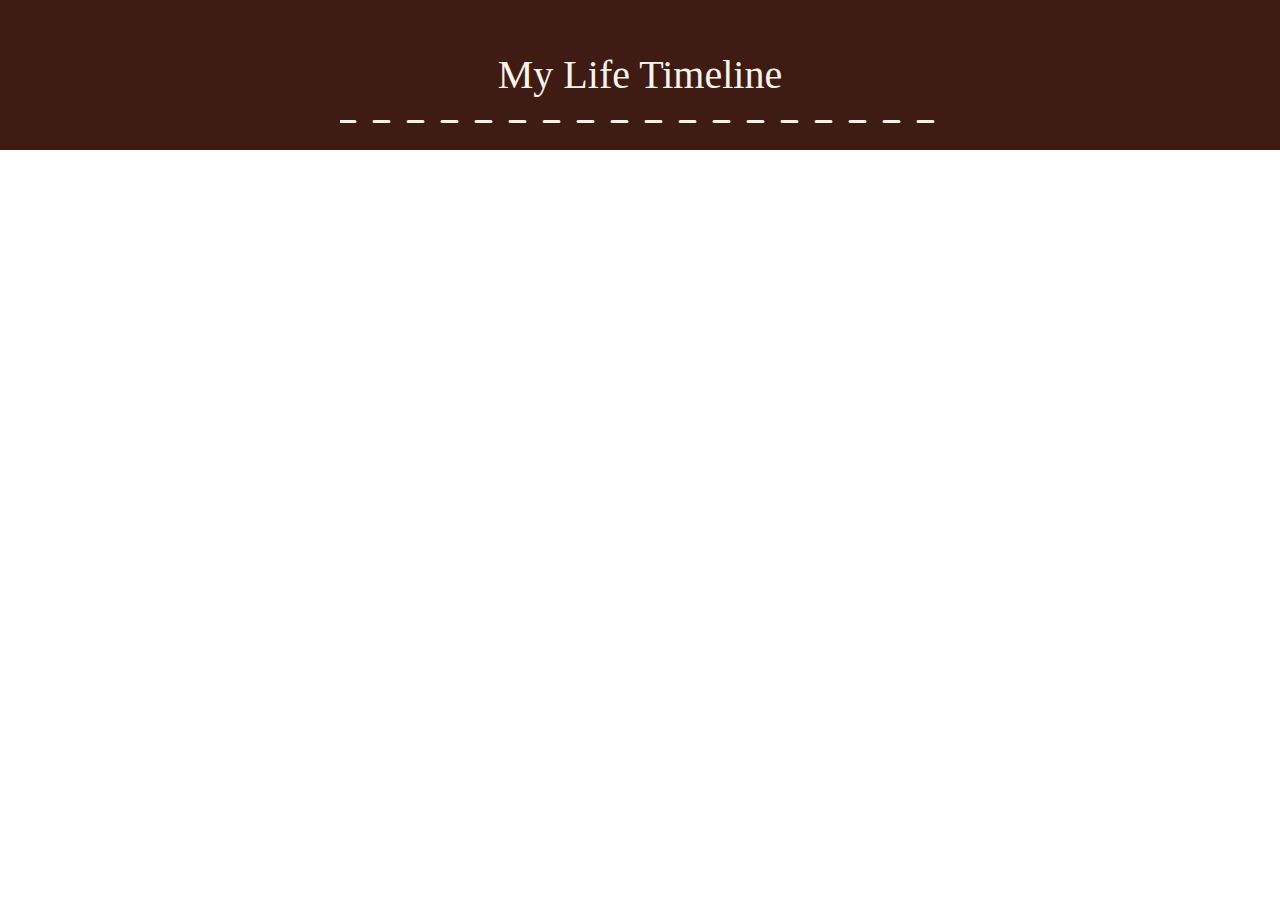
==== index.html @ 72166fb8 "Add files via upload" ====
<html>
  <head>
    <!-- JQuery Load -->
    <script
      src="https://code.jquery.com/jquery-3.7.1.js"
      integrity="sha256-eKhayi8LEQwp4NKxN+CfCh+3qOVUtJn3QNZ0TciWLP4="
      crossorigin="anonymous"
    ></script>

    <!-- highchart load -->
    <script src="https://code.highcharts.com/highcharts.js"></script>
    <script src="https://code.highcharts.com/highcharts-more.js"></script>
    <script src="https://code.highcharts.com/modules/series-label.js"></script>
    <script src="https://code.highcharts.com/modules/exporting.js"></script>
    <script src="https://code.highcharts.com/modules/export-data.js"></script>
    <script src="https://code.highcharts.com/modules/accessibility.js"></script>
    <!-- CSS Load -->
    <link rel="stylesheet" href="css/reset.css" />
    <link rel="stylesheet" href="css/style.css" />

    <!-- my script load -->
    <script src="js/script.js"></script>
  </head>
  <body>
    <div class="TitleContainer">My Life Timeline</div>
    <svg
      width="600"
      height="3"
      style="
        position: absolute;
        top: 120px;
        left: 50%;
        transform: translateX(-50%);
      "
    >
      <line
        x1="0"
        y1="1.5"
        x2="600"
        y2="1.5"
        stroke="#faf3e9"
        stroke-width="3"
        stroke-dasharray="15, 19"
        stroke-linecap="round"
      />
    </svg>
    <!-- <div class="line"></div> -->
  </body>
</html>
---- css/style.css ----
.TitleContainer {
  width: 100%;
  height: 150px;
  background-color: #3f1c13;
  color: #faf3e9;
  font-size: 40px;
  display: flex;
  justify-content: center; /* 가로 중앙 정렬 */
  align-items: center;
}
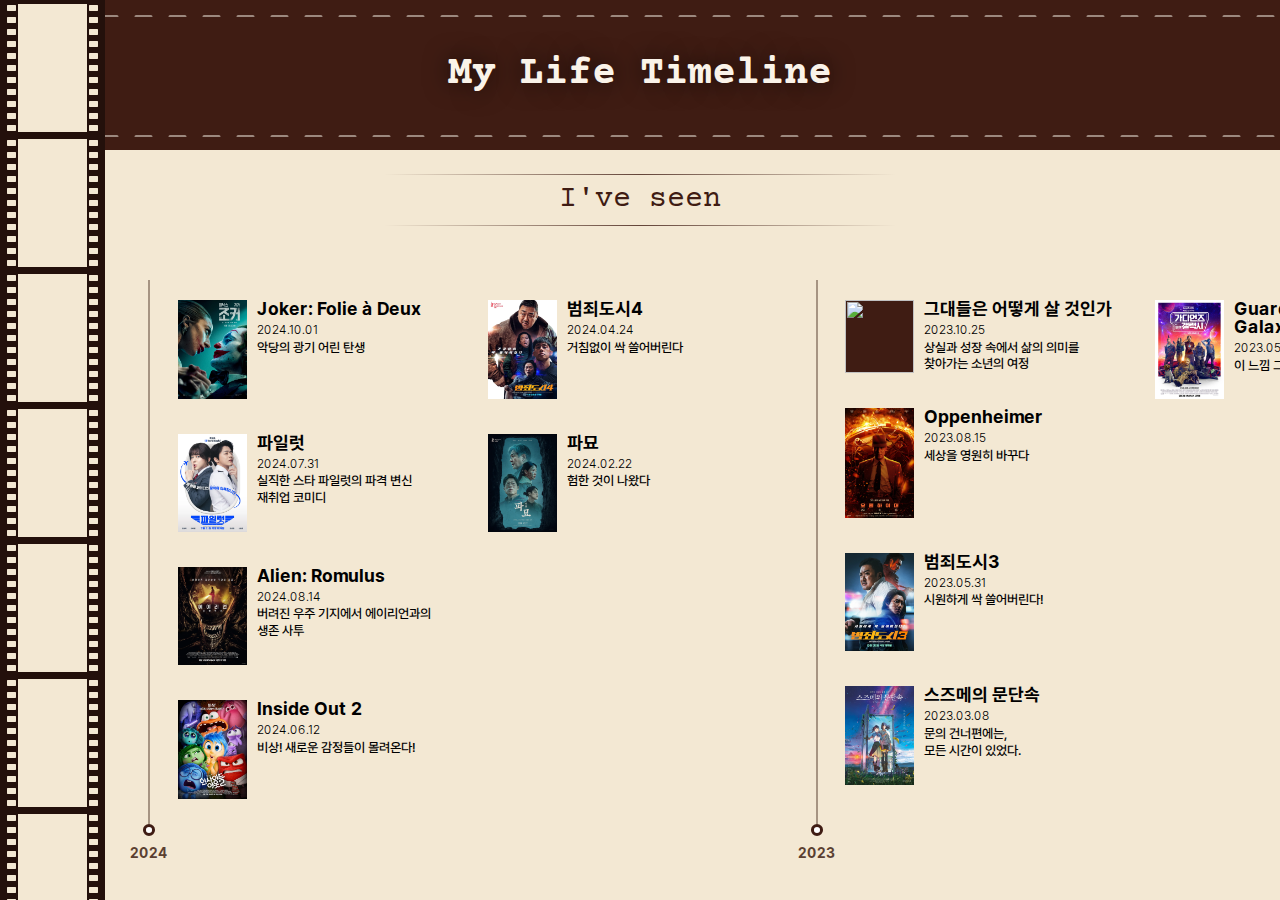
==== commit 2c9df2df: "Add files via upload" ====
--- a/index.html
+++ b/index.html
@@ -20,30 +20,634 @@
 
     <!-- my script load -->
     <script src="js/script.js"></script>
+
+    <!-- font -->
+    <link rel="preconnect" href="https://fonts.googleapis.com" />
+    <link rel="preconnect" href="https://fonts.gstatic.com" crossorigin />
+    <link
+      href="https://fonts.googleapis.com/css2?family=Courier+Prime:ital,wght@0,400;0,700;1,400;1,700&display=swap"
+      rel="stylesheet"
+    />
   </head>
   <body>
-    <div class="TitleContainer">My Life Timeline</div>
-    <svg
-      width="600"
-      height="3"
-      style="
-        position: absolute;
-        top: 120px;
-        left: 50%;
-        transform: translateX(-50%);
-      "
-    >
-      <line
-        x1="0"
-        y1="1.5"
-        x2="600"
-        y2="1.5"
-        stroke="#faf3e9"
-        stroke-width="3"
-        stroke-dasharray="15, 19"
-        stroke-linecap="round"
-      />
-    </svg>
-    <!-- <div class="line"></div> -->
+    <div class="filmimage">
+      <img src="film.png" />
+    </div>
+    <div class="TitleArea">
+      <svg
+        width="100%"
+        height="2"
+        style="position: absolute; top: 15px; left: 0; /* 왼쪽 끝에서 시작 */"
+      >
+        <!-- 라인 정의 -->
+        <line
+          x1="0"
+          y1="1.5"
+          x2="100%"
+          y2="1.5"
+          stroke="#faf3e9"
+          stroke-width="3"
+          stroke-dasharray="15, 19"
+          stroke-linecap="round"
+          stroke-opacity="0.5"
+        />
+      </svg>
+
+      <div class="TitleContainer">My Life Timeline</div>
+      <svg
+        width="100%"
+        height="2"
+        style="position: absolute; top: 135px; left: 0; /* 왼쪽 끝에서 시작 */"
+      >
+        <!-- 라인 정의 -->
+        <line
+          x1="0"
+          y1="1.5"
+          x2="100%"
+          y2="1.5"
+          stroke="#faf3e9"
+          stroke-width="3"
+          stroke-dasharray="15, 19"
+          stroke-linecap="round"
+          stroke-opacity="0.5"
+        />
+      </svg>
+
+      <!-- <div class="line"></div> -->
+    </div>
+
+    <div class="SubTitleArea">
+      <div class="subtitleline"></div>
+      <div class="SubTitle">I've seen</div>
+      <div class="subtitleline"></div>
+    </div>
+
+    <div class="contentsContainer">
+      <!--2024-->
+      <div class="timeline-container">
+        <div class="timeline-line"></div>
+        <div class="timeline-circle"></div>
+        <div class="timeline-year">2024</div>
+      </div>
+      <div class="MovieContainer">
+        <div
+          class="EachContainer"
+          onclick="window.location.href='jokermoviedetail.html';"
+        >
+          <div class="image">
+            <img src="joker.jpg" />
+          </div>
+          <div class="movieinfo">
+            <div class="movietitle">Joker: Folie à Deux</div>
+            <div class="moviedate">2024.10.01</div>
+            <div class="aboutmovie">악당의 광기 어린 탄생</div>
+          </div>
+        </div>
+        <div
+          class="EachContainer"
+          onclick="window.location.href='pilotmoviedetail.html';"
+        >
+          <div class="image">
+            <img src="pilotposter.png" />
+          </div>
+          <div class="movieinfo">
+            <div class="movietitle">파일럿</div>
+            <div class="moviedate">2024.07.31</div>
+            <div class="aboutmovie">
+              실직한 스타 파일럿의 파격 변신 <br />재취업 코미디
+            </div>
+          </div>
+        </div>
+        <div
+          class="EachContainer"
+          onclick="window.location.href='alienmoviedetail.html';"
+        >
+          <div class="image">
+            <img src="alienposter.png" />
+          </div>
+          <div class="movieinfo">
+            <div class="movietitle">Alien: Romulus</div>
+            <div class="moviedate">2024.08.14</div>
+            <div class="aboutmovie">
+              버려진 우주 기지에서 에이리언과의 생존 사투
+            </div>
+          </div>
+        </div>
+        <div
+          class="EachContainer"
+          onclick="window.location.href='Insideout02moviedetail.html';"
+        >
+          <div class="image">
+            <img src="insideout2poster.png" />
+          </div>
+          <div class="movieinfo">
+            <div class="movietitle">Inside Out 2</div>
+            <div class="moviedate">2024.06.12</div>
+            <div class="aboutmovie">비상! 새로운 감정들이 몰려온다!</div>
+          </div>
+        </div>
+      </div>
+      <div class="MovieContainer">
+        <div
+          class="EachContainer"
+          onclick="window.location.href='THEROUNDUP04moviedetail.html';"
+        >
+          <div class="image">
+            <img src="THE ROUNDUP04poster.png" />
+          </div>
+          <div class="movieinfo">
+            <div class="movietitle">범죄도시4</div>
+            <div class="moviedate">2024.04.24</div>
+            <div class="aboutmovie">거침없이 싹 쓸어버린다</div>
+          </div>
+        </div>
+        <div
+          class="EachContainer"
+          onclick="window.location.href='Exhumamoviedetail.html';"
+        >
+          <div class="image">
+            <img src="Exhumaposter.png" />
+          </div>
+          <div class="movieinfo">
+            <div class="movietitle">파묘</div>
+            <div class="moviedate">2024.02.22</div>
+            <div class="aboutmovie">험한 것이 나왔다</div>
+          </div>
+        </div>
+      </div>
+      <!--2023-->
+      <div class="timeline-container">
+        <div class="timeline-line"></div>
+        <div class="timeline-circle"></div>
+        <div class="timeline-year">2023</div>
+      </div>
+      <div class="MovieContainer">
+        <div
+          class="EachContainer"
+          onclick="window.location.href='TheBoyandtheHeronmoviedetail.html';"
+        >
+          <div class="image">
+            <img src="TheBoyandtheHeronposter.png" />
+          </div>
+          <div class="movieinfo">
+            <div class="movietitle" style="width: 190px">
+              그대들은 어떻게 살 것인가
+            </div>
+            <div class="moviedate">2023.10.25</div>
+            <div class="aboutmovie">
+              상실과 성장 속에서 삶의 의미를<br />찾아가는 소년의 여정
+            </div>
+          </div>
+        </div>
+        <div
+          class="EachContainer"
+          onclick="window.location.href='Oppenheimermoviedetail.html';"
+        >
+          <div class="image">
+            <img src="Oppenheimerposter.png" />
+          </div>
+          <div class="movieinfo">
+            <div class="movietitle">Oppenheimer</div>
+            <div class="moviedate">2023.08.15</div>
+            <div class="aboutmovie">세상을 영원히 바꾸다</div>
+          </div>
+        </div>
+        <div
+          class="EachContainer"
+          onclick="window.location.href='THEROUNDUP03moviedetail.html';"
+        >
+          <div class="image">
+            <img src="THEROUNDUP03poster.png" />
+          </div>
+          <div class="movieinfo">
+            <div class="movietitle">범죄도시3</div>
+            <div class="moviedate">2023.05.31</div>
+            <div class="aboutmovie">시원하게 싹 쓸어버린다!</div>
+          </div>
+        </div>
+        <div
+          class="EachContainer"
+          onclick="window.location.href='Suzumemoviedetail.html';"
+        >
+          <div class="image">
+            <img src="Suzumeposter.png" />
+          </div>
+          <div class="movieinfo">
+            <div class="movietitle">스즈메의 문단속</div>
+            <div class="moviedate">2023.03.08</div>
+            <div class="aboutmovie">
+              문의 건너편에는,<br />모든 시간이 있었다.
+            </div>
+          </div>
+        </div>
+      </div>
+      <div class="MovieContainer">
+        <div
+          class="EachContainer"
+          onclick="window.location.href='GuardiansoftheGalaxyVol3moviedetail.html';"
+        >
+          <div class="image">
+            <img src="GuardiansoftheGalaxyVol3poster.png" />
+          </div>
+          <div class="movieinfo">
+            <div class="movietitle">Guardians of the Galaxy Vol. 3</div>
+            <div class="moviedate">2023.05.03</div>
+            <div class="aboutmovie">이 느낌 그대로, 다시 한번 볼륨 업!</div>
+          </div>
+        </div>
+      </div>
+      <!--2022-->
+      <div class="timeline-container">
+        <div class="timeline-line"></div>
+        <div class="timeline-circle"></div>
+        <div class="timeline-year">2022</div>
+      </div>
+      <div class="MovieContainer">
+        <div class="EachContainer">
+          <div class="image">
+            <img src="Hansanposter.png" />
+          </div>
+          <div class="movieinfo">
+            <div class="movietitle">한산: 용의 출현</div>
+            <div class="moviedate">2022.07.27</div>
+            <div class="aboutmovie">운명을 바꿀 압도적 승리</div>
+          </div>
+        </div>
+
+        <div class="EachContainer">
+          <div class="image">
+            <img src="Avatar02poster.png" />
+          </div>
+          <div class="movieinfo">
+            <div class="movietitle">Avatar<br />: The Way of Water</div>
+            <div class="moviedate">2022.12.14</div>
+            <div class="aboutmovie">
+              판도라의 바다,<br />새로운 세계가 펼쳐진다.
+            </div>
+          </div>
+        </div>
+        <div class="EachContainer">
+          <div class="image">
+            <img src="Nopeposter.png" />
+          </div>
+          <div class="movieinfo">
+            <div class="movietitle">Nope</div>
+            <div class="moviedate">2022.08.17</div>
+            <div class="aboutmovie">그것은 우리 위에 있다.</div>
+          </div>
+        </div>
+        <div class="EachContainer">
+          <div class="image">
+            <img src="TopGunposter.png" />
+          </div>
+          <div class="movieinfo">
+            <div class="movietitle">Top Gun: Maverick</div>
+            <div class="moviedate">2022.06.22</div>
+            <div class="aboutmovie">전설의 파일럿, 한계를 넘는 비행</div>
+          </div>
+        </div>
+      </div>
+      <!--2021-->
+      <div class="timeline-container">
+        <div class="timeline-line"></div>
+        <div class="timeline-circle"></div>
+        <div class="timeline-year">2021</div>
+      </div>
+      <div class="MovieContainer">
+        <div class="EachContainer">
+          <div class="image">
+            <img src="Eternalsposter.png" />
+          </div>
+          <div class="movieinfo">
+            <div class="movietitle">Eternals</div>
+            <div class="moviedate">2021.11.03</div>
+            <div class="aboutmovie">태초에 그들이 있었다</div>
+          </div>
+        </div>
+
+        <div class="EachContainer">
+          <div class="image">
+            <img src="SpiderMan03poster.png" />
+          </div>
+          <div class="movieinfo">
+            <div class="movietitle">Spider-Man<br />: No Way Home</div>
+            <div class="moviedate">2021.12.15</div>
+            <div class="aboutmovie">
+              멀티버스가 열리며<br />스파이더맨의 운명이 흔들린다.
+            </div>
+          </div>
+        </div>
+      </div>
+      <!--2020-->
+      <div class="timeline-container">
+        <div class="timeline-line"></div>
+        <div class="timeline-circle"></div>
+        <div class="timeline-year">2020</div>
+      </div>
+      <div class="MovieContainer">
+        <div class="EachContainer">
+          <div class="image">
+            <img src="BirdsofPreyposter.png" />
+          </div>
+          <div class="movieinfo">
+            <div class="movietitle">Birds of Prey</div>
+            <div class="moviedate">2020.02.05</div>
+            <div class="aboutmovie">할리 퀸의 황홀한 해방</div>
+          </div>
+        </div>
+      </div>
+      <!--2019-->
+      <div class="timeline-container">
+        <div class="timeline-line"></div>
+        <div class="timeline-circle"></div>
+        <div class="timeline-year">2019</div>
+      </div>
+      <div class="MovieContainer">
+        <div class="EachContainer">
+          <div class="image">
+            <img src="TheKing'sLettersposter.png" />
+          </div>
+          <div class="movieinfo">
+            <div class="movietitle">나랏말싸미</div>
+            <div class="moviedate">2019.07.24</div>
+            <div class="aboutmovie">한글 창제를 위한 치열한 여정</div>
+          </div>
+        </div>
+        <div class="EachContainer">
+          <div class="image">
+            <img src="Parasiteposter.png" />
+          </div>
+          <div class="movieinfo">
+            <div class="movietitle">기생충</div>
+            <div class="moviedate">2019.05.30</div>
+            <div class="aboutmovie">행복은 나눌수록 커지잖아요</div>
+          </div>
+        </div>
+        <div class="EachContainer">
+          <div class="image">
+            <img src="ExtremeJobposter.png" />
+          </div>
+          <div class="movieinfo">
+            <div class="movietitle">극한직업</div>
+            <div class="moviedate">2019.01.23</div>
+            <div class="aboutmovie">
+              잠복 수사 중 치킨집이 대박 나며 <br />벌어지는 코믹 액션
+            </div>
+          </div>
+        </div>
+        <div class="EachContainer">
+          <div class="image">
+            <img src="Joker01poster.png" />
+          </div>
+          <div class="movieinfo">
+            <div class="movietitle">Joker</div>
+            <div class="moviedate">2019.10.02</div>
+            <div class="aboutmovie">행복한 표정을 지으렴.</div>
+          </div>
+        </div>
+      </div>
+      <div class="MovieContainer">
+        <div class="EachContainer">
+          <div class="image">
+            <img src="SpiderMan02poster.png" />
+          </div>
+          <div class="movieinfo">
+            <div class="movietitle">Spider-Man<br />: Far From Home</div>
+            <div class="moviedate">2019.07.02</div>
+            <div class="aboutmovie">모든 것이 다시 시작된다.</div>
+          </div>
+        </div>
+        <div class="EachContainer">
+          <div class="image">
+            <img src="Endgameposter.png" />
+          </div>
+          <div class="movieinfo">
+            <div class="movietitle">Avengers<br />: Endgame</div>
+            <div class="moviedate">2019.04.24</div>
+            <div class="aboutmovie">모든 것을 걸었다.</div>
+          </div>
+        </div>
+        <div class="EachContainer">
+          <div class="image">
+            <img src="FrozenIIposter.png" />
+          </div>
+          <div class="movieinfo">
+            <div class="movietitle">Frozen II</div>
+            <div class="moviedate">2019.11.21</div>
+            <div class="aboutmovie">그 다음의 옳은 일을 하기 위해.</div>
+          </div>
+        </div>
+        <div class="EachContainer">
+          <div class="image">
+            <img src="TheLionKingposter.png" />
+          </div>
+          <div class="movieinfo">
+            <div class="movietitle">The Lion King</div>
+            <div class="moviedate">2019.07.17</div>
+            <div class="aboutmovie">
+              왕좌를 되찾기 위한<br />심바의 성장과 감동의 여정
+            </div>
+          </div>
+        </div>
+      </div>
+      <div class="MovieContainer">
+        <div class="EachContainer">
+          <div class="image">
+            <img src="Aladdinposter.png" />
+          </div>
+          <div class="movieinfo">
+            <div class="movietitle">Aladdin</div>
+            <div class="moviedate">2019.05.23</div>
+            <div class="aboutmovie">
+              램프와 함께 운명을 바꾸는<br />한 청년의 모험
+            </div>
+          </div>
+        </div>
+      </div>
+      <!--2018-->
+      <div class="timeline-container">
+        <div class="timeline-line"></div>
+        <div class="timeline-circle"></div>
+        <div class="timeline-year">2018</div>
+      </div>
+      <div class="MovieContainer">
+        <div class="EachContainer">
+          <div class="image">
+            <img src="InfinityWarposter.png" />
+          </div>
+          <div class="movieinfo">
+            <div class="movietitle">Avengers<br />: Infinity War</div>
+            <div class="moviedate">2018.04.25</div>
+            <div class="aboutmovie">
+              인피니티 스톤을 둘러싼<br />절박한 최후의 전쟁
+            </div>
+          </div>
+        </div>
+        <div class="EachContainer">
+          <div class="image">
+            <img src="BlackPantherposter.png" />
+          </div>
+          <div class="movieinfo">
+            <div class="movietitle">Black Panther</div>
+            <div class="moviedate">2018.02.14</div>
+            <div class="aboutmovie">와칸다의 미래를 둘러싼 대결</div>
+          </div>
+        </div>
+      </div>
+      <!--2017-->
+      <div class="timeline-container">
+        <div class="timeline-line"></div>
+        <div class="timeline-circle"></div>
+        <div class="timeline-year">2017</div>
+      </div>
+      <div class="MovieContainer">
+        <div class="EachContainer">
+          <div class="image">
+            <img src="yournameposter.png" />
+          </div>
+          <div class="movieinfo">
+            <div class="movietitle">너의 이름은</div>
+            <div class="moviedate">2017.01.04</div>
+            <div class="aboutmovie">아직 만난 적 없는 너를, 찾고 있어</div>
+          </div>
+        </div>
+        <div class="EachContainer">
+          <div class="image">
+            <img src="GuardiansoftheGalaxyVol2poster.png" />
+          </div>
+          <div class="movieinfo">
+            <div class="movietitle">Guardians of the Galaxy Vol. 2</div>
+            <div class="moviedate">2017.05.03</div>
+            <div class="aboutmovie">
+              가족의 의미를 찾아 나선<br />우주의 영웅들
+            </div>
+          </div>
+        </div>
+        <div class="EachContainer">
+          <div class="image">
+            <img src="SpiderMan01poster.png" />
+          </div>
+          <div class="movieinfo">
+            <div class="movietitle">Spider-Man<br />: Homecoming</div>
+            <div class="moviedate">2017.07.05</div>
+            <div class="aboutmovie">피터 파커의 첫 히어로 성장기</div>
+          </div>
+        </div>
+      </div>
+      <!--2016-->
+      <div class="timeline-container">
+        <div class="timeline-line"></div>
+        <div class="timeline-circle"></div>
+        <div class="timeline-year">2016</div>
+      </div>
+      <div class="MovieContainer">
+        <div class="EachContainer">
+          <div class="image">
+            <img src="BatmanSupermanposter.png" />
+          </div>
+          <div class="movieinfo">
+            <div class="movietitle">
+              Batman v Superman<br />: Dawn of Justice
+            </div>
+            <div class="moviedate">2016.03.24</div>
+            <div class="aboutmovie">모든 대결에는 이유가 있다</div>
+          </div>
+        </div>
+        <div class="EachContainer">
+          <div class="image">
+            <img src="SuicideSquadposter.png" />
+          </div>
+          <div class="movieinfo">
+            <div class="movietitle">Suicide Squad</div>
+            <div class="moviedate">2016.08.03</div>
+            <div class="aboutmovie">나쁜 놈들이 세상을 구한다</div>
+          </div>
+        </div>
+        <div class="EachContainer">
+          <div class="image">
+            <img src="DoctorStrangeposter.png" />
+          </div>
+          <div class="movieinfo">
+            <div class="movietitle">Doctor Strange</div>
+            <div class="moviedate">2016.10.25</div>
+            <div class="aboutmovie">당신이 알고 있는 현실이 뒤바뀐다</div>
+          </div>
+        </div>
+        <div class="EachContainer">
+          <div class="image">
+            <img src="CivilWarposter.png" />
+          </div>
+          <div class="movieinfo">
+            <div class="movietitle">Captain America<br />: Civil War</div>
+            <div class="moviedate">2016.04.27</div>
+            <div class="aboutmovie">분열은 시작되었다</div>
+          </div>
+        </div>
+      </div>
+      <div class="MovieContainer">
+        <div class="EachContainer">
+          <div class="image">
+            <img src="Zootopiaposter.png" />
+          </div>
+          <div class="movieinfo">
+            <div class="movietitle">Zootopia</div>
+            <div class="moviedate">2016.02.17</div>
+            <div class="aboutmovie">주토피아에선 뭐든 될 수 있다!</div>
+          </div>
+        </div>
+      </div>
+      <!--2015-->
+      <div class="timeline-container">
+        <div class="timeline-line"></div>
+        <div class="timeline-circle"></div>
+        <div class="timeline-year">2015</div>
+      </div>
+      <div class="MovieContainer">
+        <div class="EachContainer">
+          <div class="image">
+            <img src="Veteranposter.png" />
+          </div>
+          <div class="movieinfo">
+            <div class="movietitle">베테랑</div>
+            <div class="moviedate">2015.08.05</div>
+            <div class="aboutmovie">
+              베테랑 형사와 재벌 3세의<br />한판 승부
+            </div>
+          </div>
+        </div>
+        <div class="EachContainer">
+          <div class="image">
+            <img src="InsideOut01poster.png" />
+          </div>
+          <div class="movieinfo">
+            <div class="movietitle">Inside Out</div>
+            <div class="moviedate">2015.07.09</div>
+            <div class="aboutmovie">진짜 나를 만날 시간</div>
+          </div>
+        </div>
+        <div class="EachContainer">
+          <div class="image">
+            <img src="AgeofUltronposter.png" />
+          </div>
+          <div class="movieinfo">
+            <div class="movietitle">Avengers<br />: Age of Ultron</div>
+            <div class="moviedate">2015.04.23</div>
+            <div class="aboutmovie">
+              어벤져스는 끝났다,<br />인류의 희망도 끝났다
+            </div>
+          </div>
+        </div>
+        <div class="EachContainer">
+          <div class="image">
+            <img src="AntManposter.png" />
+          </div>
+          <div class="movieinfo">
+            <div class="movietitle">Ant-Man</div>
+            <div class="moviedate">2015.09.03</div>
+            <div class="aboutmovie">작아진 히어로의 기발한 활약</div>
+          </div>
+        </div>
+      </div>
+    </div>
   </body>
 </html>
--- a/css/style.css
+++ b/css/style.css
@@ -1,10 +1,332 @@
-.TitleContainer {
+/* Regular 폰트 */
+@font-face {
+  font-family: "Pretendard";
+  src: url("../fonts/Pretendard-Regular.woff") format("woff");
+  font-weight: 400; /* Normal */
+  font-style: normal;
+}
+
+/* Bold 폰트 */
+@font-face {
+  font-family: "Pretendard";
+  src: url("../fonts/Pretendard-Bold.woff") format("woff");
+  font-weight: 700; /* Bold */
+  font-style: normal;
+}
+
+/* Light 폰트 */
+@font-face {
+  font-family: "Pretendard";
+  src: url("../fonts/Pretendard-Light.woff") format("woff");
+  font-weight: 300; /* Light */
+  font-style: normal;
+}
+
+/* Medium 폰트 */
+@font-face {
+  font-family: "Pretendard";
+  src: url("../fonts/Pretendard-Medium.woff") format("woff");
+  font-weight: 500; /* Medium */
+  font-style: normal;
+}
+
+body {
+  overflow-x: hidden;
+}
+
+.filmimage {
+  position: absolute;
+  left: 0px;
+  z-index: 10;
+  height: 100vh; /* 부모 요소 높이를 화면 높이로 설정 */
+  overflow: hidden; /* 넘치는 부분을 잘라냄 */
+}
+
+.TitleArea {
   width: 100%;
   height: 150px;
   background-color: #3f1c13;
+  display: flex;
+  flex-direction: column; /* 세로 방향 정렬 */
+  justify-content: center; /* 세로로 중앙 정렬 */
+  align-items: center; /* 가로 중앙 정렬 */
+}
+
+.TitleContainer {
   color: #faf3e9;
   font-size: 40px;
+  font-family: "Courier Prime";
+  text-align: center; /* 텍스트 중앙 정렬 */
+  font-weight: 700;
+  text-shadow: 0px 0px 25px rgba(0, 0, 0, 0.7);
+}
+
+.SubTitleArea {
+  width: 100%;
+  height: 100px;
+  background-color: #f3e8d3;
+  display: flex;
+  flex-direction: column; /* 세로 방향 정렬 */
+  justify-content: center; /* 세로로 중앙 정렬 */
+  align-items: center; /* 가로 중앙 정렬 */
+}
+
+.SubTitle {
+  color: #3f1c13;
+  font-size: 30px;
+  font-family: "Courier Prime";
+  text-align: center; /* 텍스트 중앙 정렬 */
+  margin: 10px;
+}
+
+.subtitleline {
+  height: 1px;
+  width: 40%;
+  background: linear-gradient(
+    to right,
+    rgba(63, 28, 19, 0),
+    /* 왼쪽 끝 투명 */ rgba(63, 28, 19, 0.8),
+    /* 중앙 불투명 */ rgba(63, 28, 19, 0) /* 오른쪽 끝 투명 */
+  );
+}
+
+.contentsContainer {
+  width: 100%;
+  height: calc(100vh - 150px - 100px);
+  background-color: #f3e8d3;
+  padding: 30px;
+  padding-left: 110px;
+  display: flex;
+  overflow-x: auto; /* 가로 스크롤 활성화 */
+  overflow-y: hidden; /* 세로 스크롤 제거 */
+  white-space: nowrap; /* 자식 요소들이 가로로 배치되도록 설정 */
+  scroll-behavior: smooth; /* 스크롤 부드럽게 움직임 */
+}
+
+.timeline-container {
+  display: flex; /* Flexbox 활성화 */
+  flex-direction: column; /* 세로 방향 정렬 */
+  align-items: center; /* 가로 중앙 정렬 */
+  justify-content: center; /* 세로 중앙 정렬 (옵션) */
+  height: 100%; /* 예시 높이 */
+  position: relative;
+  margin-right: -10px;
+  margin-left: 20px;
+}
+
+/* 세로 라인 구현 */
+.timeline-line {
+  width: 2px;
+  height: 100%; /* 라인의 길이 */
+  background-color: #5a4031;
+  opacity: 0.5;
+}
+
+.timeline-circle {
+  width: 12px;
+  height: 12px;
+  background-color: white;
+  border: 3px solid #3f1c13;
+  border-radius: 50%;
+}
+
+/* 연도 텍스트 */
+.timeline-year {
+  color: #5a4031;
+  font-size: 14px;
+  font-weight: 800;
+  padding-top: 10px;
+  padding-bottom: 10px;
+  font-family: "Pretendard";
+}
+
+.MovieContainer {
+  width: 300px;
+  flex-basis: 300px;
+  flex-grow: 0;
+  flex-shrink: 0;
+  height: 100%;
+  background-color: #f3e8d3;
+  padding: 10px;
+  margin-right: 10px;
+}
+
+.EachContainer {
+  width: 100%;
+  flex: 1;
+  background-color: #f3e8d3;
+  color: black;
+  padding: 10px;
+  margin-bottom: 15px;
+  display: flex;
+  transition: transform 0.3s ease, box-shadow 0.3s ease; /* 부드러운 애니메이션 효과 */
+  position: relative; /* 요소를 겹치지 않게 설정 */
+  z-index: 0; /* 기본 값 */
+}
+
+.EachContainer:hover {
+  transform: scale(1.1); /* 10% 확대 */
+  z-index: 10; /* 다른 요소 위에 올라오도록 설정 */
+  box-shadow: 0 8px 15px rgba(0, 0, 0, 0.2); /* 그림자 효과 추가 */
+}
+
+.image {
+  width: 69px;
+  background-color: #3f1c13;
+  margin-right: 10px;
+}
+
+.image img {
+  width: 100%; /* 부모의 너비를 따르도록 설정 */
+  height: 100%; /* 부모의 높이를 따르도록 설정 */
+}
+
+.movieinfo {
+  flex: 1;
+  min-width: 0;
+}
+
+.movietitle {
+  font-size: 18px;
+  font-weight: 800;
+  margin-bottom: 5px;
+  white-space: normal; /* 줄바꿈 가능 */
+  overflow-wrap: break-word; /* 긴 단어 줄바꿈 */
+  word-break: break-word; /* 단어 기준으로도 줄바꿈 */
+  font-family: "Pretendard";
+}
+
+.moviedate {
+  font-size: 12px;
+  font-weight: 300;
+  line-height: 1.3;
+  width: 100%;
+  white-space: normal; /* 줄바꿈 가능 */
+  overflow-wrap: break-word; /* 긴 단어 줄바꿈 */
+  word-break: break-word; /* 단어 기준으로도 줄바꿈 */
+  margin-bottom: 1px;
+  font-family: "Pretendard";
+}
+
+.aboutmovie {
+  font-size: 13px;
+  line-height: 1.3;
+  width: 100%;
+  white-space: normal; /* 줄바꿈 가능 */
+  overflow-wrap: break-word; /* 긴 단어 줄바꿈 */
+  word-break: break-word; /* 단어 기준으로도 줄바꿈 */
+  font-family: "Pretendard";
+  font-weight: 500;
+}
+
+.detailPagecontainer {
+  width: 100%;
+  height: 100vh;
+  background-color: white;
+  display: flex;
+}
+
+/* 어두운 오버레이 */
+.overlay {
+  position: absolute;
+  top: 0;
+  left: 0;
+  width: 100%;
+  height: 100%;
+  background-color: rgba(0, 0, 0, 0.5); /* 검은색 반투명 배경 */
+  pointer-events: none; /* 클릭 이벤트 방지 */
+  z-index: 1; /* 배경 이미지 위, 콘텐츠 아래 */
+}
+
+.poster {
+  height: 100%; /* 부모 높이와 동일 */
+  z-index: 2;
+}
+
+.poster img {
+  height: 100%; /* 포스터 이미지가 부모 높이를 따름 */
+}
+
+.desarea {
+  width: 700px;
+  height: 100%;
+  background-color: rgba(0, 0, 0, 0.7); /* 배경만 반투명 */
+  backdrop-filter: blur(30px); /* 배경 흐림 효과 */
+  padding: 70px;
+  z-index: 2;
+}
+
+.blank {
+  flex: 1; /* 비중 1 */
+}
+
+.desup {
+  margin-bottom: 60px;
+}
+
+.destitle {
+  color: white;
+  font-size: 40px;
+  font-weight: 300;
+  margin-bottom: 20px;
+  font-family: "Pretendard";
+}
+
+.desdate {
+  color: white;
+  font-size: 15px;
+  font-weight: 700;
+  font-family: "Pretendard";
+}
+
+.desmid {
+  margin-bottom: 80px;
+}
+
+.dessubtitle {
+  color: white;
+  font-size: 25px;
+  font-weight: 500;
+  margin-bottom: 20px;
+  line-height: 1.3;
+  font-family: "Pretendard";
+}
+
+.desdescription {
+  color: white;
+  font-size: 17px;
+  font-weight: 100;
+  line-height: 1.5;
+  font-family: "Pretendard";
+}
+
+/* .desbottom {
+} */
+
+.phototitle {
+  color: white;
+  font-size: 20px;
+  font-weight: 700;
+  margin-bottom: 20px;
+  font-family: "Pretendard";
+}
+
+.photolist {
+  width: 560px;
+  display: flex; /* Flexbox 적용 */
+}
+
+.photoimage {
+  width: 189px;
+  height: 121px;
+  background-color: #3f1c13;
+  margin-right: 10px;
+  overflow: hidden;
   display: flex;
   justify-content: center; /* 가로 중앙 정렬 */
-  align-items: center;
-}
+  align-items: center; /* 세로 중앙 정렬 */
+}
+
+.photoimage img {
+  height: 100%; /* 부모의 높이를 따르도록 설정 */
+}
